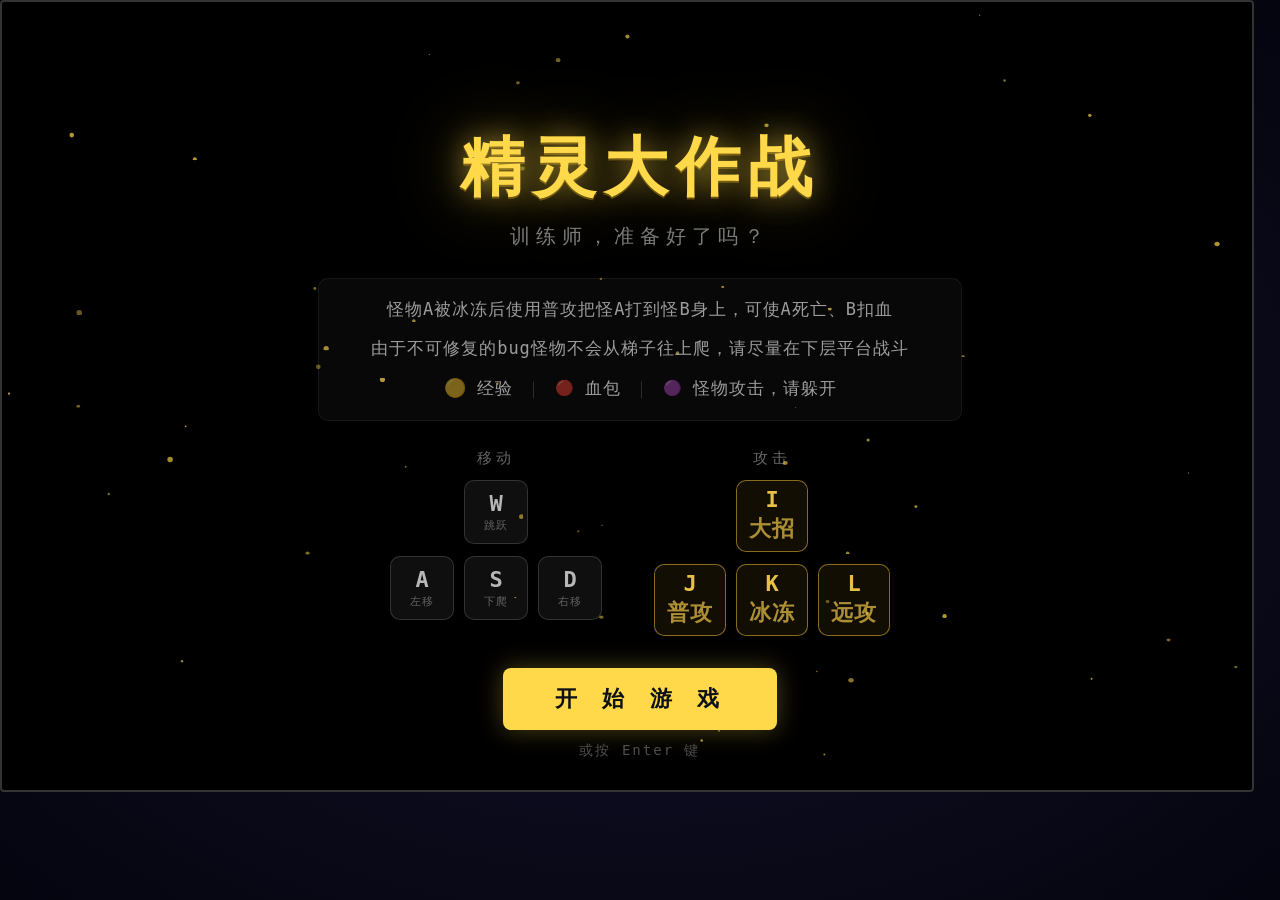
==== pokemon-v1/index.html @ f569c730 "Add files via upload" ====
<!DOCTYPE html>
<html lang="zh-CN">
<head>
  <meta charset="UTF-8">
  <meta name="viewport" content="width=device-width, initial-scale=1.0">
  <title>精灵大作战</title>
  <link rel="stylesheet" href="style.css">
</head>
<body>
  <!-- ====== 按键提示页 ====== -->
  <div class="splash-screen" id="splash-screen">
    <canvas class="splash-particles" id="splash-particles"></canvas>
    <div class="splash-inner">
      <h1 class="splash-title">精灵大作战</h1>
      <p class="splash-subtitle">训练师，准备好了吗？</p>
      <div class="splash-tips">
        <div class="tip-item">
          <span class="tip-text">怪物A被冰冻后使用普攻把怪A打到怪B身上，可使A死亡、B扣血</span>
        </div>
        <div class="tip-item">
          <span class="tip-text">由于不可修复的bug怪物不会从梯子往上爬，请尽量在下层平台战斗</span>
        </div>
        <div class="tip-item">
          <span class="tip-icon">🟡</span>
          <span class="tip-text">经验</span>
          <span class="tip-sep">｜</span>
          <span class="tip-icon tip-icon-sm">🔴</span>
          <span class="tip-text">血包</span>
          <span class="tip-sep">｜</span>
          <span class="tip-icon tip-icon-sm">🟣</span>
          <span class="tip-text">怪物攻击，请躲开</span>
        </div>
      </div>

      <!-- 操作键位 -->
      <div class="splash-controls">
        <div class="ctrl-group">
          <span class="ctrl-label">移动</span>
          <div class="keys-row">
            <span class="keycap key-top">W<span class="key-sub">跳跃</span></span>
          </div>
          <div class="keys-row">
            <span class="keycap">A<span class="key-sub">左移</span></span>
            <span class="keycap">S<span class="key-sub">下爬</span></span>
            <span class="keycap">D<span class="key-sub">右移</span></span>
          </div>
        </div>
        <div class="ctrl-group">
          <span class="ctrl-label">攻击</span>
          <div class="keys-row">
            <span class="keycap key-atk key-top">I<span class="key-sub">大招</span></span>
          </div>
          <div class="keys-row">
            <span class="keycap key-atk">J<span class="key-sub">普攻</span></span>
            <span class="keycap key-atk">K<span class="key-sub">冰冻</span></span>
            <span class="keycap key-atk">L<span class="key-sub">远攻</span></span>
          </div>
        </div>
      </div>

      <button class="splash-start-btn" id="btn-splash-start">开 始 游 戏</button>
      <p class="splash-enter-hint">或按 Enter 键</p>
    </div>
  </div>

  <!-- ====== 游戏区 ====== -->
  <h1>精灵大作战</h1>
  <canvas id="game"></canvas>
  <button id="pause-btn" title="暂停 / 继续 (P)">&#10074;&#10074;</button>
  <button id="restart-btn">重新开始</button>
  <div class="help">
    移动：A D &nbsp; 跳跃：空格/W &nbsp; 爬梯：W 上 / S 下 &nbsp; 暂停：P &nbsp;｜&nbsp; 攻击：J 普攻 · K 冰冻 · L 远攻 · I 大招
  </div>

  <script src="js/config.js"></script>
  <script src="js/map.js"></script>
  <script src="js/player.js"></script>
  <script src="js/monster.js"></script>
  <script src="js/battle.js"></script>
  <script src="js/audio.js"></script>
  <script src="js/main.js"></script>
  <!-- 启动逻辑：完全内联，不依赖外部脚本的 onclick 绑定 -->
  <script>
  (function () {
    var btn = document.getElementById('btn-splash-start');
    var gameStarted = false;

    function tryLaunch() {
      if (gameStarted) return;
      if (typeof window.launchGame === 'function') {
        window.launchGame();
        gameStarted = true;
      } else {
        document.body.innerHTML = '<div style="color:#ff6b6b;text-align:center;padding-top:30vh;font:20px monospace;background:#0d1117;height:100vh;">'
          + '<p>❌ 脚本加载失败</p>'
          + '<p style="font-size:14px;color:#888;margin-top:16px;">请按 <b>F12</b> → <b>Console</b> 查看红色报错信息</p>'
          + '<p style="font-size:14px;color:#888;">然后截图发给开发者</p>'
          + '<button onclick="location.reload()" style="margin-top:24px;padding:10px 24px;cursor:pointer;">🔄 刷新重试</button>'
          + '</div>';
      }
    }

    btn.addEventListener('click', tryLaunch);
    window.addEventListener('keydown', function (e) {
      if (e.key === 'Enter' && !gameStarted) {
        e.preventDefault();
        tryLaunch();
      }
    });
  })();
  </script>
</body>
</html>
---- pokemon-v1/style.css ----
* {
  margin: 0;
  padding: 0;
  box-sizing: border-box;
}

body {
  width: 100vw;
  height: 100vh;
  display: flex;
  flex-direction: column;
  align-items: center;
  justify-content: center;
  background: #0d1117;
  color: #fff;
  font-family: monospace;
  overflow: hidden;
}

h1 {
  font-size: 20px;
  letter-spacing: 6px;
  margin-bottom: 6px;
  color: #ffd94a;
  flex-shrink: 0;
}

canvas {
  max-width: 98vw;
  max-height: calc(98vh - 90px);
  width: auto;
  height: auto;
  border: 2px solid #333;
  border-radius: 4px;
  background: #000;
  image-rendering: pixelated;
  flex-shrink: 1;
}

#restart-btn {
  display: none;
  padding: 10px 32px;
  font-family: monospace;
  font-size: 14px;
  font-weight: bold;
  letter-spacing: 3px;
  color: #ffd94a;
  background: #1a1a2e;
  border: 2px solid #ffd94a;
  border-radius: 4px;
  cursor: pointer;
  position: fixed;
  top: calc(50% + 50px);
  left: 50%;
  transform: translate(-50%, 0);
  z-index: 100;
  transition: all 0.15s;
}

#restart-btn:hover {
  background: #ffd94a;
  color: #0d1117;
}

#restart-btn.visible {
  display: block;
}

.help {
  margin-top: 6px;
  color: #666;
  font-size: 14px;
  letter-spacing: 1px;
  text-align: center;
  flex-shrink: 0;
}

/* ========== 右上角圆形暂停按钮 ========== */
#pause-btn {
  display: none;
  position: fixed;
  top: 16px;
  right: 20px;
  width: 52px;
  height: 52px;
  border-radius: 50%;
  border: 2px solid rgba(255, 217, 74, 0.7);
  background: rgba(13, 17, 23, 0.75);
  color: #ffd94a;
  font-size: 18px;
  font-family: monospace;
  cursor: pointer;
  z-index: 90;
  transition: all 0.15s;
  backdrop-filter: blur(4px);
  box-shadow: 0 0 12px rgba(255, 217, 74, 0.15);
  line-height: 1;
}

#pause-btn:hover {
  background: rgba(255, 217, 74, 0.15);
  border-color: #ffd94a;
  box-shadow: 0 0 20px rgba(255, 217, 74, 0.4);
  transform: scale(1.08);
}

#pause-btn.visible {
  display: block;
}

#pause-btn.paused {
  border-color: #4ac9ff;
  color: #4ac9ff;
  box-shadow: 0 0 16px rgba(74, 201, 255, 0.35);
}

/* ========== 按键提示页 ========== */

.splash-screen {
  position: fixed;
  top: 0; left: 0;
  width: 100vw;
  height: 100vh;
  background: radial-gradient(ellipse at center, #1a1040 0%, #0a0a1a 60%, #050510 100%);
  display: flex;
  align-items: center;
  justify-content: center;
  z-index: 200;
  transition: opacity 0.6s, visibility 0.6s;
  overflow-y: auto;
  overflow-x: hidden;
}

.splash-screen.hidden {
  opacity: 0;
  visibility: hidden;
  pointer-events: none;
}

/* 粒子背景 canvas */
.splash-particles {
  position: fixed;
  top: 0; left: 0;
  width: 100vw;
  height: 100vh;
  pointer-events: none;
}

.splash-inner {
  text-align: center;
  padding: 5vh 3vw;
  position: relative;
  z-index: 2;
  max-width: 720px;
  width: 100%;
}

.splash-title {
  font-size: clamp(42px, 7vw, 64px);
  letter-spacing: 8px;
  color: #ffd94a;
  text-shadow:
    0 0 30px rgba(255, 217, 74, 0.6),
    0 0 80px rgba(255, 217, 74, 0.3),
    0 0 120px rgba(255, 217, 74, 0.15),
    0 2px 0 rgba(200, 150, 30, 0.4);
  margin-bottom: 12px;
  animation: titleGlow 2.5s ease-in-out infinite;
}

@keyframes titleGlow {
  0%, 100% {
    text-shadow: 0 0 30px rgba(255, 217, 74, 0.6), 0 0 80px rgba(255, 217, 74, 0.3), 0 0 120px rgba(255, 217, 74, 0.15);
  }
  50% {
    text-shadow: 0 0 50px rgba(255, 217, 74, 0.9), 0 0 100px rgba(255, 217, 74, 0.5), 0 0 160px rgba(255, 217, 74, 0.25);
  }
}

.splash-subtitle {
  font-size: clamp(16px, 2vw, 20px);
  color: #999;
  letter-spacing: 6px;
  margin-bottom: 28px;
  opacity: 0.8;
}

/* 操作提示 */
.splash-tips {
  display: flex;
  flex-direction: column;
  align-items: center;
  gap: 10px;
  margin-bottom: 28px;
  padding: 16px 26px;
  background: rgba(255, 255, 255, 0.03);
  border: 1px solid rgba(255, 255, 255, 0.06);
  border-radius: 10px;
}

.tip-item {
  display: flex;
  align-items: center;
  gap: 10px;
  font-size: clamp(14px, 1.8vw, 17px);
  color: rgba(255, 255, 255, 0.55);
  letter-spacing: 1px;
  line-height: 1.7;
}

.tip-icon {
  font-size: 18px;
  flex-shrink: 0;
  opacity: 0.85;
}

.tip-icon-sm {
  font-size: 15px;
}

.tip-text {
  color: rgba(255, 255, 255, 0.6);
}

.tip-sep {
  color: rgba(255, 255, 255, 0.15);
  margin: 0 2px;
}

/* 操作键位展示 */
.splash-controls {
  display: flex;
  justify-content: center;
  gap: 52px;
  margin-bottom: 32px;
  flex-wrap: wrap;
}

.ctrl-group {
  display: flex;
  flex-direction: column;
  align-items: center;
  gap: 12px;
}

.ctrl-label {
  font-size: 15px;
  color: rgba(255, 255, 255, 0.4);
  letter-spacing: 4px;
  text-transform: uppercase;
}

.keys-row {
  display: flex;
  gap: 10px;
}

.keycap {
  width: 64px;
  height: 64px;
  border-radius: 10px;
  background: rgba(255, 255, 255, 0.06);
  border: 1px solid rgba(255, 255, 255, 0.15);
  display: flex;
  flex-direction: column;
  align-items: center;
  justify-content: center;
  font-family: monospace;
  font-size: 22px;
  font-weight: bold;
  color: rgba(255, 255, 255, 0.7);
  transition: all 0.2s;
  position: relative;
}

.keycap .key-sub {
  font-size: 11px;
  font-weight: normal;
  color: rgba(255, 255, 255, 0.35);
  letter-spacing: 1px;
  margin-top: 2px;
}

.key-top {
  margin: 0 auto;
}

.key-atk {
  width: 72px;
  height: 72px;
  border-color: rgba(255, 200, 60, 0.5);
  color: rgba(255, 212, 80, 0.9);
  background: rgba(255, 200, 60, 0.07);
}

.key-atk .key-sub {
  font-size: 22px;
  font-weight: bold;
  color: rgba(255, 212, 80, 0.65);
}

/* 开始游戏按钮 */
.splash-start-btn {
  display: block;
  margin: 0 auto 12px;
  padding: 16px 52px;
  font-family: monospace;
  font-size: 22px;
  font-weight: bold;
  letter-spacing: 6px;
  color: #0d1117;
  background: #ffd94a;
  border: none;
  border-radius: 8px;
  cursor: pointer;
  transition: all 0.2s;
  box-shadow: 0 0 24px rgba(255, 217, 74, 0.3);
}

.splash-start-btn:hover {
  background: #ffe680;
  box-shadow: 0 0 36px rgba(255, 217, 74, 0.5);
  transform: scale(1.04);
}

.splash-start-btn:active {
  transform: scale(0.97);
}

.splash-enter-hint {
  font-size: 14px;
  color: rgba(255, 255, 255, 0.3);
  letter-spacing: 2px;
  margin-bottom: 16px;
}
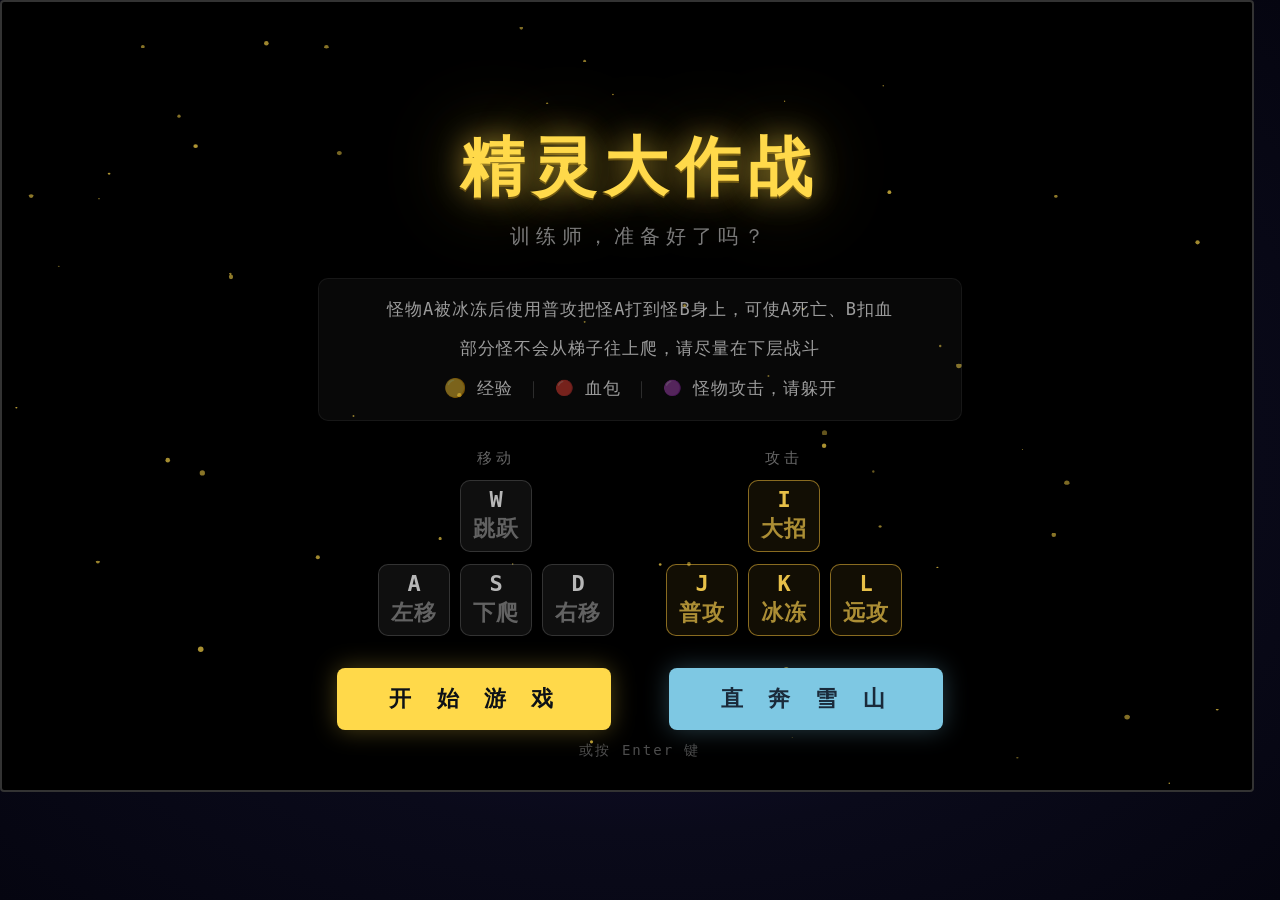
==== commit f81d7c43: "Add files via upload" ====
--- a/pokemon-v1/index.html
+++ b/pokemon-v1/index.html
@@ -18,7 +18,7 @@
           <span class="tip-text">怪物A被冰冻后使用普攻把怪A打到怪B身上，可使A死亡、B扣血</span>
         </div>
         <div class="tip-item">
-          <span class="tip-text">由于不可修复的bug怪物不会从梯子往上爬，请尽量在下层平台战斗</span>
+          <span class="tip-text">部分怪不会从梯子往上爬，请尽量在下层战斗</span>
         </div>
         <div class="tip-item">
           <span class="tip-icon">🟡</span>
@@ -37,12 +37,12 @@
         <div class="ctrl-group">
           <span class="ctrl-label">移动</span>
           <div class="keys-row">
-            <span class="keycap key-top">W<span class="key-sub">跳跃</span></span>
+            <span class="keycap key-move key-top">W<span class="key-sub">跳跃</span></span>
           </div>
           <div class="keys-row">
-            <span class="keycap">A<span class="key-sub">左移</span></span>
-            <span class="keycap">S<span class="key-sub">下爬</span></span>
-            <span class="keycap">D<span class="key-sub">右移</span></span>
+            <span class="keycap key-move">A<span class="key-sub">左移</span></span>
+            <span class="keycap key-move">S<span class="key-sub">下爬</span></span>
+            <span class="keycap key-move">D<span class="key-sub">右移</span></span>
           </div>
         </div>
         <div class="ctrl-group">
@@ -58,7 +58,10 @@
         </div>
       </div>
 
-      <button class="splash-start-btn" id="btn-splash-start">开 始 游 戏</button>
+      <div class="splash-btns">
+        <button class="splash-start-btn" id="btn-splash-start">开 始 游 戏</button>
+        <button class="splash-start-btn splash-btn-snow" id="btn-splash-snow">直 奔 雪 山</button>
+      </div>
       <p class="splash-enter-hint">或按 Enter 键</p>
     </div>
   </div>
@@ -83,6 +86,7 @@
   <script>
   (function () {
     var btn = document.getElementById('btn-splash-start');
+    var btnSnow = document.getElementById('btn-splash-snow');
     var gameStarted = false;
 
     function tryLaunch() {
@@ -100,7 +104,18 @@
       }
     }
 
+    function tryLaunchSnow() {
+      if (gameStarted) return;
+      if (typeof window.launchToSnow === 'function') {
+        window.launchToSnow();
+        gameStarted = true;
+      } else {
+        tryLaunch();
+      }
+    }
+
     btn.addEventListener('click', tryLaunch);
+    btnSnow.addEventListener('click', tryLaunchSnow);
     window.addEventListener('keydown', function (e) {
       if (e.key === 'Enter' && !gameStarted) {
         e.preventDefault();
--- a/pokemon-v1/style.css
+++ b/pokemon-v1/style.css
@@ -299,9 +299,27 @@
   color: rgba(255, 212, 80, 0.65);
 }
 
+/* 移动按键：和攻击一样大，但保持白色 */
+.key-move {
+  width: 72px;
+  height: 72px;
+}
+
+.key-move .key-sub {
+  font-size: 22px;
+  font-weight: bold;
+}
+
 /* 开始游戏按钮 */
+.splash-btns {
+  display: flex;
+  justify-content: center;
+  gap: 20px;
+  flex-wrap: wrap;
+}
+
 .splash-start-btn {
-  display: block;
+  display: inline-block;
   margin: 0 auto 12px;
   padding: 16px 52px;
   font-family: monospace;
@@ -327,6 +345,19 @@
   transform: scale(0.97);
 }
 
+/* 雪山直达按钮 */
+.splash-btn-snow {
+  background: #7ec8e3;
+  color: #1a2a3a;
+  box-shadow: 0 0 24px rgba(126, 200, 227, 0.3);
+  letter-spacing: 6px;
+}
+
+.splash-btn-snow:hover {
+  background: #a0d8f0;
+  box-shadow: 0 0 36px rgba(126, 200, 227, 0.5);
+}
+
 .splash-enter-hint {
   font-size: 14px;
   color: rgba(255, 255, 255, 0.3);
